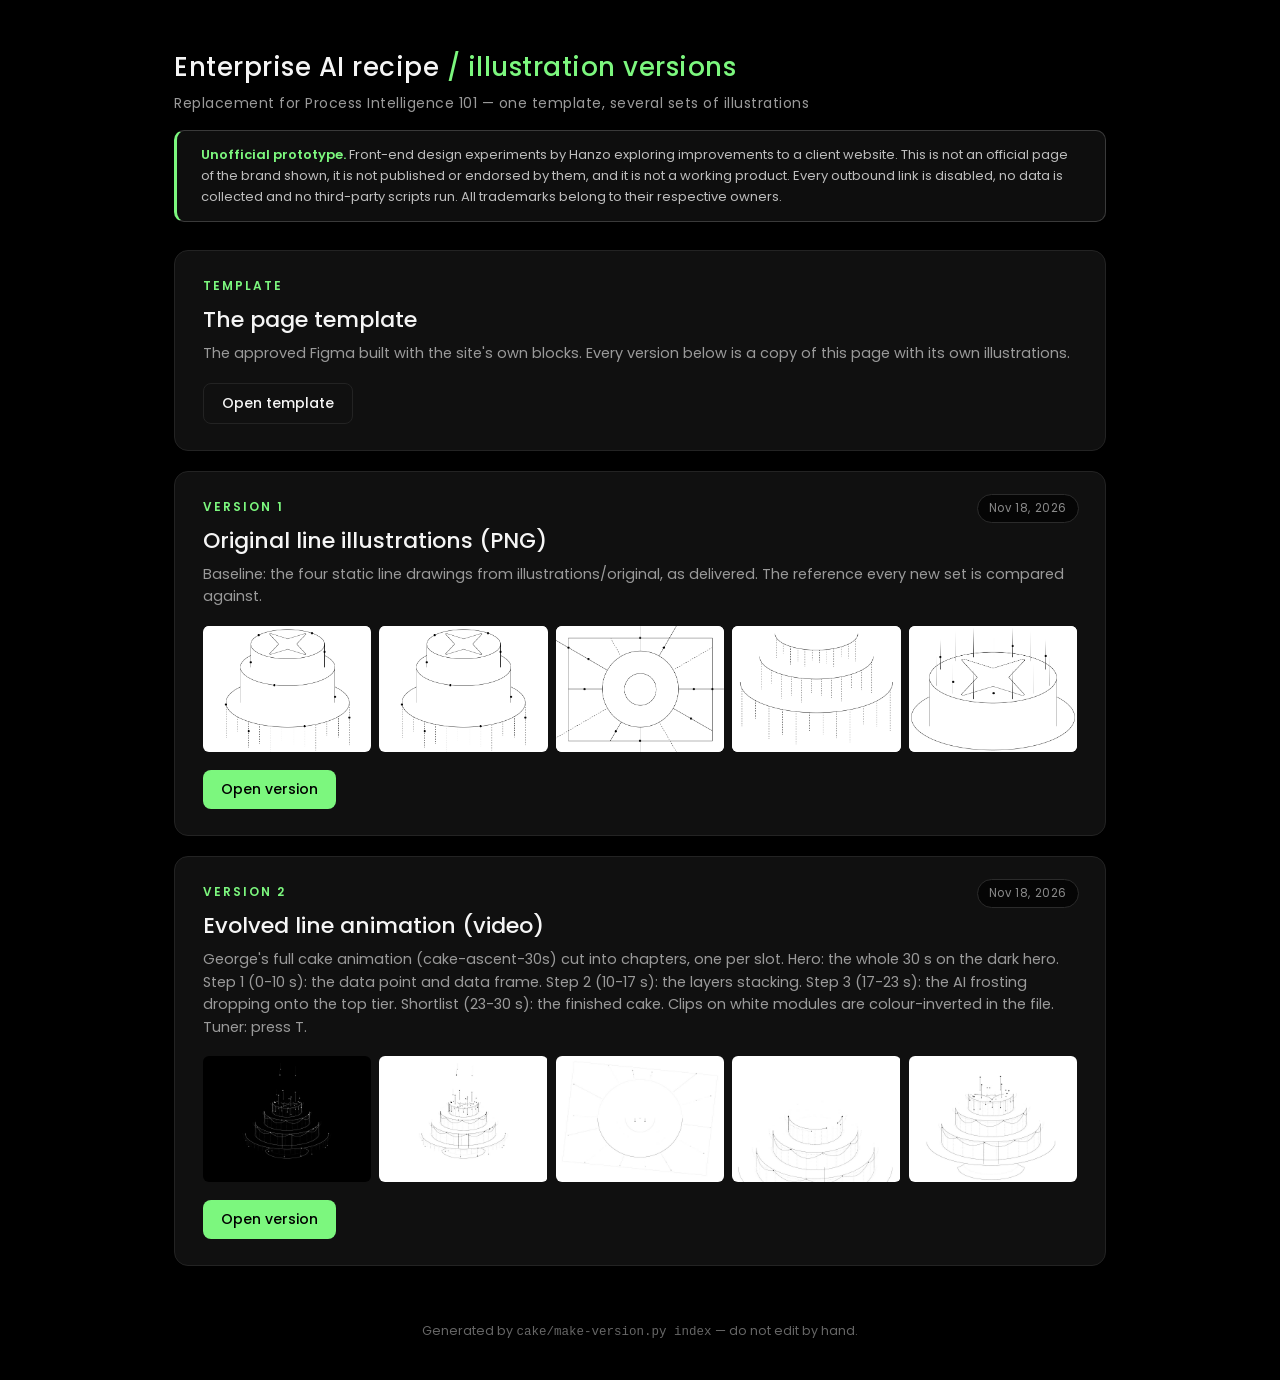
==== index.html @ 5e5b1ef3 "Initial commit: celonis-cake Co-Authored-By: Claude Opus 5.5 <noreply@anthropic.com>" ====
<!DOCTYPE html>
<html lang="en">
<head>
<meta charset="utf-8">
<meta name="viewport" content="width=device-width, initial-scale=1">
<meta name="robots" content="noindex,nofollow">
<title>Vibecoding prototypes — Enterprise AI recipe, illustration versions (unofficial)</title>
<meta name="description" content="Unofficial design prototypes by Hanzo. Not official pages of the brand shown, and not published or endorsed by them.">
<link rel="stylesheet" href="cake/css/poppins.css">
<style>
  :root { --bg:#000; --panel:#101010; --line:#232323; --text:#f5f5f5; --muted:#9a9a9a; --accent:#7CF77E; }
  * { box-sizing: border-box; }
  body { margin:0; background:var(--bg); color:var(--text); font-family:Poppins, ui-sans-serif, system-ui, sans-serif; min-height:100vh; display:flex; flex-direction:column; }
  header, .wrap, main { max-width:980px; margin:0 auto; width:100%; }
  header { padding:48px 24px 8px; }
  .brand { font-size:26px; font-weight:500; letter-spacing:.5px; }
  .brand small { display:block; color:var(--muted); font-size:14px; font-weight:300; margin-top:6px; }
  .wrap { padding:8px 24px 0; }
  .disclaimer { margin:0 0 4px; padding:14px 24px; border:1px solid #3a3a3a; border-left:3px solid var(--accent); border-radius:10px; background:#0e0e0e; color:#bdbdbd; font-size:13px; line-height:1.6; font-weight:300; }
  .disclaimer strong { color:var(--accent); font-weight:600; }
  main { padding:24px; display:grid; gap:20px; }
  .exp { position:relative; border:1px solid var(--line); background:var(--panel); border-radius:14px; padding:26px 28px; transition:border-color .2s ease, transform .2s ease; }
  .exp:hover { border-color:#3a3a3a; transform:translateY(-2px); }
  .exp .date { position:absolute; top:22px; right:26px; padding:5px 11px; border:1px solid #2b2b2b; border-radius:999px; background:#050505; color:#8a8a8a; font-size:11.5px; letter-spacing:.6px; white-space:nowrap; }
  @media (max-width:560px) { .exp .date { position:static; display:inline-block; margin-bottom:10px; } }
  .exp .num { color:var(--accent); font-size:12px; font-weight:600; letter-spacing:2px; text-transform:uppercase; }
  .exp h2 { margin:8px 0 6px; font-size:22px; font-weight:500; }
  .exp p { margin:0 0 18px; color:var(--muted); font-size:14.5px; line-height:1.55; font-weight:300; }
  .thumbs { display:grid; grid-template-columns:repeat(5, minmax(0,1fr)); gap:8px; margin:0 0 18px; }
  .thumbs figure { margin:0; background:#fff; border-radius:6px; aspect-ratio:4/3; overflow:hidden; }
  .thumbs img, .thumbs video { width:100%; height:100%; object-fit:contain; display:block; }
  .thumbs video { object-fit:cover; }
  .thumbs figcaption { display:none; }
  .links { display:flex; flex-wrap:wrap; gap:10px; }
  .links a { display:inline-block; padding:9px 18px; border-radius:8px; background:var(--accent); color:#000; text-decoration:none; font-size:14px; font-weight:500; }
  .links a:hover { filter:brightness(1.12); }
  .links a.alt { background:transparent; color:var(--text); border:1px solid var(--line); }
  .links a.alt:hover { border-color:var(--accent); color:var(--accent); }
  footer { margin-top:auto; padding:32px 24px 40px; text-align:center; color:#666; font-size:12.5px; font-weight:300; }
</style>
</head>
<body>
<header>
  <div class="brand">Enterprise AI recipe <span style="color:var(--accent)">/ illustration versions</span>
    <small>Replacement for Process Intelligence 101 — one template, several sets of illustrations</small>
  </div>
</header>
<div class="wrap">
  <p class="disclaimer"><strong>Unofficial prototype.</strong> Front-end design experiments by Hanzo exploring
  improvements to a client website. This is not an official page of the brand shown, it is not published or
  endorsed by them, and it is not a working product. Every outbound link is disabled, no data is collected and
  no third-party scripts run. All trademarks belong to their respective owners.</p>
</div>
<main>
  <article class="exp">
    <div class="num">Template</div>
    <h2>The page template</h2>
    <p>The approved Figma built with the site's own blocks. Every version below is a copy of this page with its own illustrations.</p>
    <div class="links"><a class="alt" href="cake/index.html" target="_blank" rel="noopener">Open template</a></div>
  </article>
  <article class="exp">
    <span class="date">Nov 18, 2026</span>
    <div class="num">Version 1</div>
    <h2>Original line illustrations (PNG)</h2>
    <p>Baseline: the four static line drawings from illustrations/original, as delivered. The reference every new set is compared against.</p>
    <div class="thumbs"><figure><img src="cake/versions/original-png/img/hero.png" alt="" loading="lazy"><figcaption>hero</figcaption></figure><figure><img src="cake/versions/original-png/img/shortlist.png" alt="" loading="lazy"><figcaption>shortlist</figcaption></figure><figure><img src="cake/versions/original-png/img/step-1.png" alt="" loading="lazy"><figcaption>step-1</figcaption></figure><figure><img src="cake/versions/original-png/img/step-2.png" alt="" loading="lazy"><figcaption>step-2</figcaption></figure><figure><img src="cake/versions/original-png/img/step-3.png" alt="" loading="lazy"><figcaption>step-3</figcaption></figure></div>
    <div class="links"><a href="cake/versions/original-png/index.html" target="_blank" rel="noopener">Open version</a></div>
  </article>
  <article class="exp">
    <span class="date">Nov 18, 2026</span>
    <div class="num">Version 2</div>
    <h2>Evolved line animation (video)</h2>
    <p>George&#x27;s full cake animation (cake-ascent-30s) cut into chapters, one per slot. Hero: the whole 30 s on the dark hero. Step 1 (0-10 s): the data point and data frame. Step 2 (10-17 s): the layers stacking. Step 3 (17-23 s): the AI frosting dropping onto the top tier. Shortlist (23-30 s): the finished cake. Clips on white modules are colour-inverted in the file. Tuner: press T.</p>
    <div class="thumbs"><figure><video src="cake/versions/evolved-video/img/hero.mp4" poster="cake/versions/evolved-video/img/hero.jpg" muted loop playsinline preload="none"></video><figcaption>hero</figcaption></figure><figure><video src="cake/versions/evolved-video/img/shortlist.mp4" poster="cake/versions/evolved-video/img/shortlist.jpg" muted loop playsinline preload="none"></video><figcaption>shortlist</figcaption></figure><figure><video src="cake/versions/evolved-video/img/step-1.mp4" poster="cake/versions/evolved-video/img/step-1.jpg" muted loop playsinline preload="none"></video><figcaption>step-1</figcaption></figure><figure><video src="cake/versions/evolved-video/img/step-2.mp4" poster="cake/versions/evolved-video/img/step-2.jpg" muted loop playsinline preload="none"></video><figcaption>step-2</figcaption></figure><figure><video src="cake/versions/evolved-video/img/step-3.mp4" poster="cake/versions/evolved-video/img/step-3.jpg" muted loop playsinline preload="none"></video><figcaption>step-3</figcaption></figure></div>
    <div class="links"><a href="cake/versions/evolved-video/index.html" target="_blank" rel="noopener">Open version</a></div>
  </article>
</main>
<script>
  // video thumbs play on hover only
  document.querySelectorAll('.thumbs video').forEach(function (v) {
    var f = v.parentNode;
    f.addEventListener('mouseenter', function () { var p = v.play(); if (p && p.catch) p.catch(function () {}); });
    f.addEventListener('mouseleave', function () { v.pause(); });
  });
</script>
<footer>Generated by <code>cake/make-version.py index</code> — do not edit by hand.</footer>
</body>
</html>
---- cake/css/poppins.css ----
/* Poppins (OFL) for the saved pages — the site's fonts.css points at
   /src/assets/fonts/*.woff2, which is never saved offline, so the copies fell
   back to the system font. Latin subset, from @fontsource/poppins 5.x.
   Shared by every experiment: load it as ../lib/poppins.css AFTER the page's
   own fonts.css so this @font-face wins. */
@font-face{font-family:Poppins;font-style:normal;font-weight:400;font-display:swap;src:url(../fonts/poppins-latin-400-normal.woff2) format("woff2")}
@font-face{font-family:Poppins;font-style:normal;font-weight:500;font-display:swap;src:url(../fonts/poppins-latin-500-normal.woff2) format("woff2")}
@font-face{font-family:Poppins;font-style:normal;font-weight:600;font-display:swap;src:url(../fonts/poppins-latin-600-normal.woff2) format("woff2")}
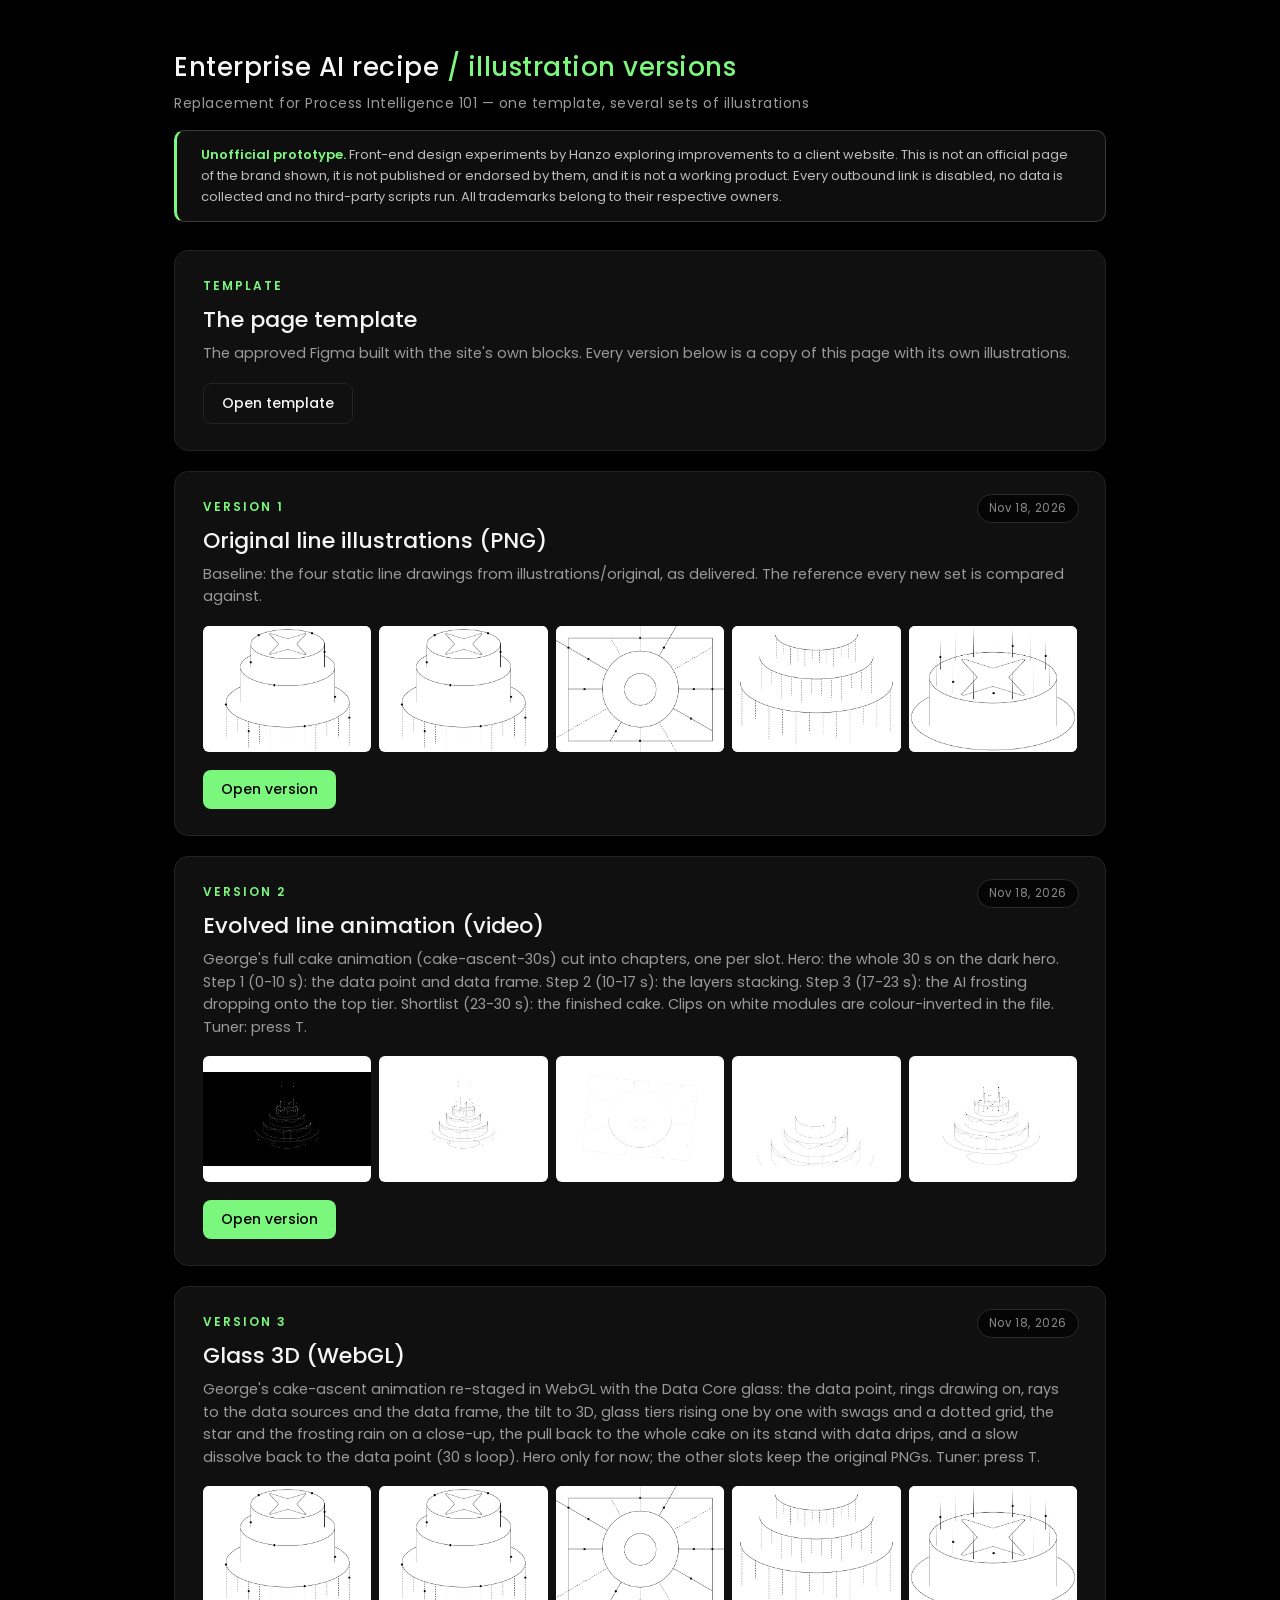
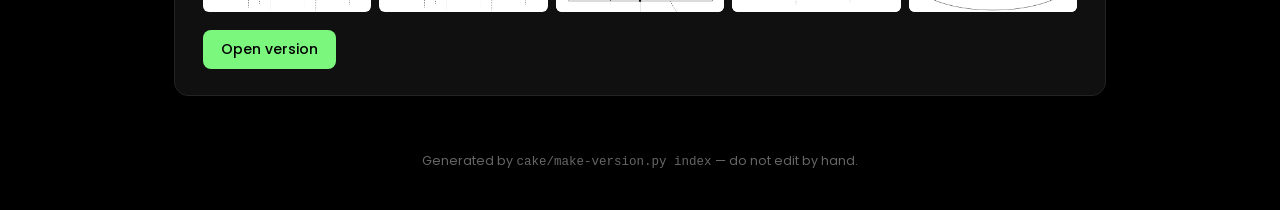
==== commit 7184d456: "Add glass-3d version with 3D cake, tilt parallax and tuner Co-Authored-By: Claude Opus 5.5 <noreply@" ====
--- a/index.html
+++ b/index.html
@@ -71,8 +71,16 @@
     <div class="num">Version 2</div>
     <h2>Evolved line animation (video)</h2>
     <p>George&#x27;s full cake animation (cake-ascent-30s) cut into chapters, one per slot. Hero: the whole 30 s on the dark hero. Step 1 (0-10 s): the data point and data frame. Step 2 (10-17 s): the layers stacking. Step 3 (17-23 s): the AI frosting dropping onto the top tier. Shortlist (23-30 s): the finished cake. Clips on white modules are colour-inverted in the file. Tuner: press T.</p>
-    <div class="thumbs"><figure><video src="cake/versions/evolved-video/img/hero.mp4" poster="cake/versions/evolved-video/img/hero.jpg" muted loop playsinline preload="none"></video><figcaption>hero</figcaption></figure><figure><video src="cake/versions/evolved-video/img/shortlist.mp4" poster="cake/versions/evolved-video/img/shortlist.jpg" muted loop playsinline preload="none"></video><figcaption>shortlist</figcaption></figure><figure><video src="cake/versions/evolved-video/img/step-1.mp4" poster="cake/versions/evolved-video/img/step-1.jpg" muted loop playsinline preload="none"></video><figcaption>step-1</figcaption></figure><figure><video src="cake/versions/evolved-video/img/step-2.mp4" poster="cake/versions/evolved-video/img/step-2.jpg" muted loop playsinline preload="none"></video><figcaption>step-2</figcaption></figure><figure><video src="cake/versions/evolved-video/img/step-3.mp4" poster="cake/versions/evolved-video/img/step-3.jpg" muted loop playsinline preload="none"></video><figcaption>step-3</figcaption></figure></div>
+    <div class="thumbs"><figure><img src="cake/versions/evolved-video/img/hero.jpg" alt="" loading="lazy"><figcaption>hero</figcaption></figure><figure><img src="cake/versions/evolved-video/img/shortlist.jpg" alt="" loading="lazy"><figcaption>shortlist</figcaption></figure><figure><img src="cake/versions/evolved-video/img/step-1.jpg" alt="" loading="lazy"><figcaption>step-1</figcaption></figure><figure><img src="cake/versions/evolved-video/img/step-2.jpg" alt="" loading="lazy"><figcaption>step-2</figcaption></figure><figure><img src="cake/versions/evolved-video/img/step-3.jpg" alt="" loading="lazy"><figcaption>step-3</figcaption></figure></div>
     <div class="links"><a href="cake/versions/evolved-video/index.html" target="_blank" rel="noopener">Open version</a></div>
+  </article>
+  <article class="exp">
+    <span class="date">Nov 18, 2026</span>
+    <div class="num">Version 3</div>
+    <h2>Glass 3D (WebGL)</h2>
+    <p>George&#x27;s cake-ascent animation re-staged in WebGL with the Data Core glass: the data point, rings drawing on, rays to the data sources and the data frame, the tilt to 3D, glass tiers rising one by one with swags and a dotted grid, the star and the frosting rain on a close-up, the pull back to the whole cake on its stand with data drips, and a slow dissolve back to the data point (30 s loop). Hero only for now; the other slots keep the original PNGs. Tuner: press T.</p>
+    <div class="thumbs"><figure><img src="cake/versions/glass-3d/img/hero.png" alt="" loading="lazy"><figcaption>hero</figcaption></figure><figure><img src="cake/versions/glass-3d/img/shortlist.png" alt="" loading="lazy"><figcaption>shortlist</figcaption></figure><figure><img src="cake/versions/glass-3d/img/step-1.png" alt="" loading="lazy"><figcaption>step-1</figcaption></figure><figure><img src="cake/versions/glass-3d/img/step-2.png" alt="" loading="lazy"><figcaption>step-2</figcaption></figure><figure><img src="cake/versions/glass-3d/img/step-3.png" alt="" loading="lazy"><figcaption>step-3</figcaption></figure></div>
+    <div class="links"><a href="cake/versions/glass-3d/index.html" target="_blank" rel="noopener">Open version</a></div>
   </article>
 </main>
 <script>
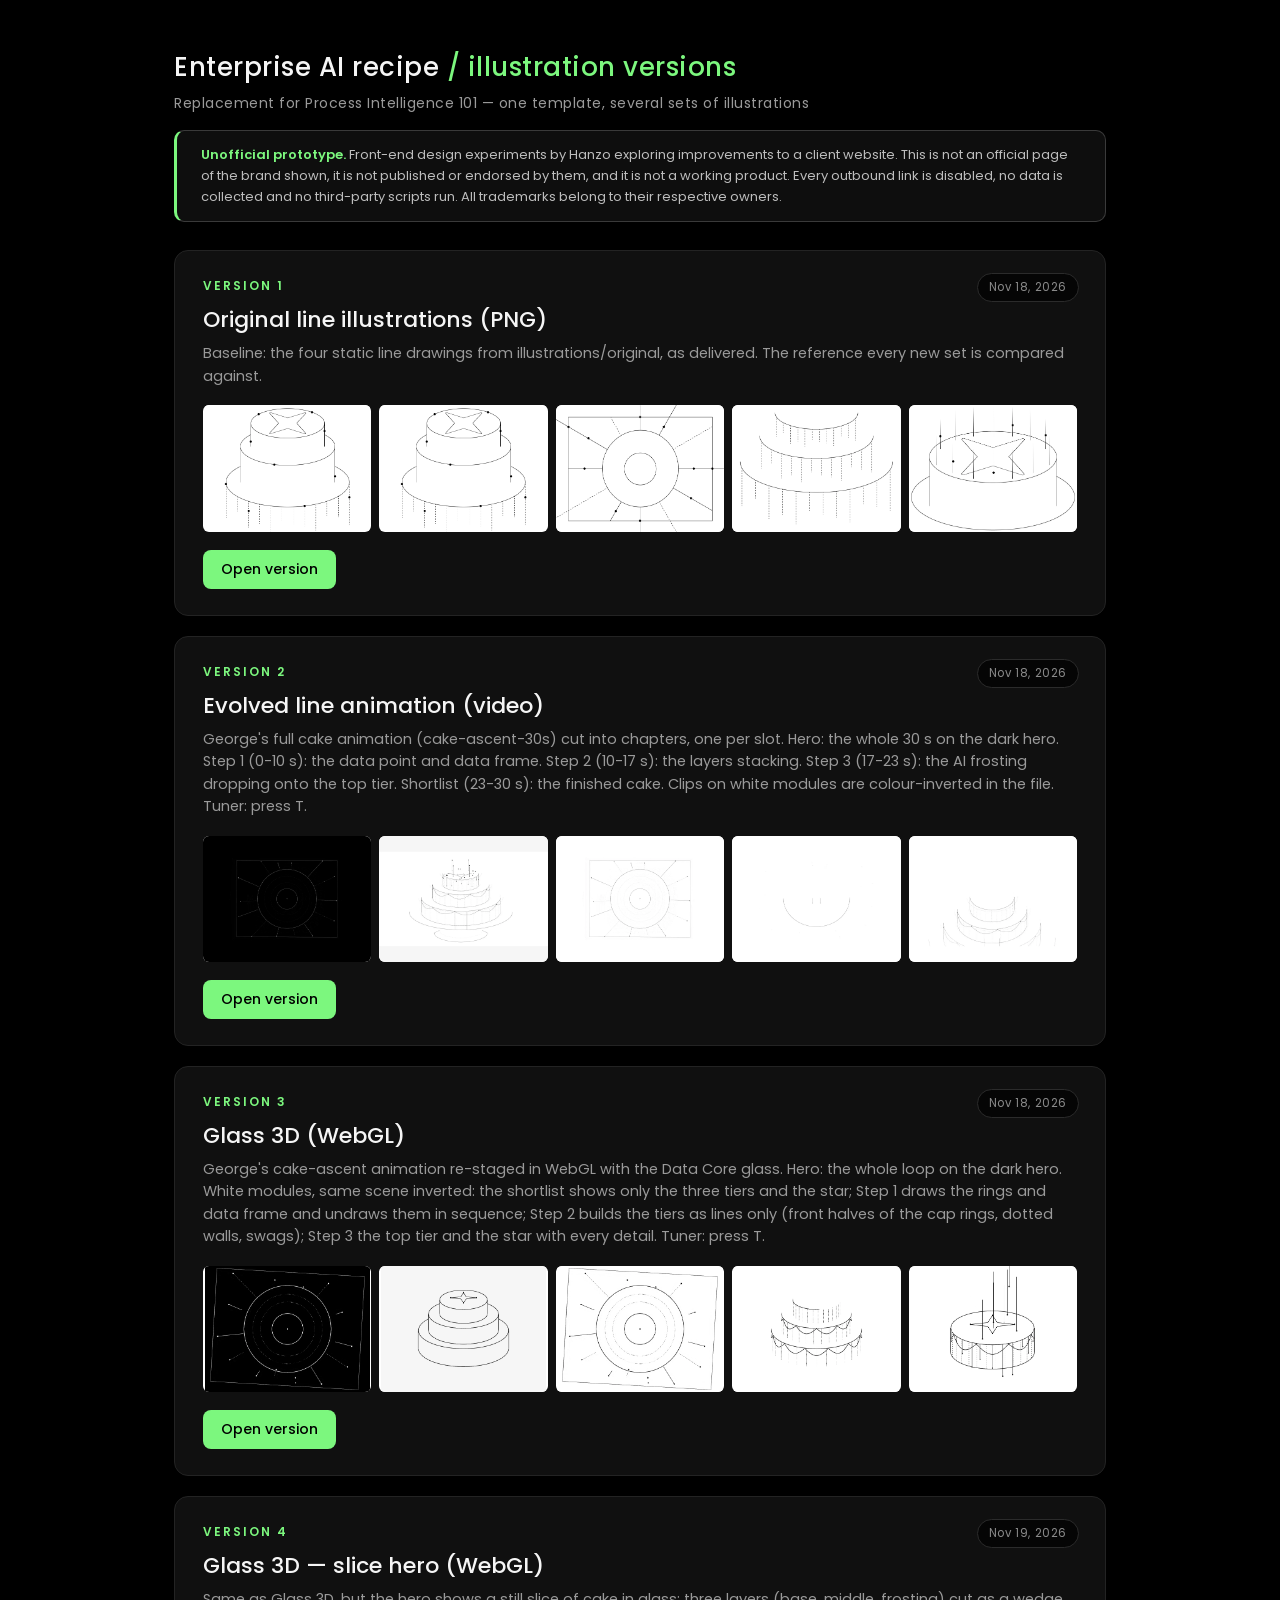
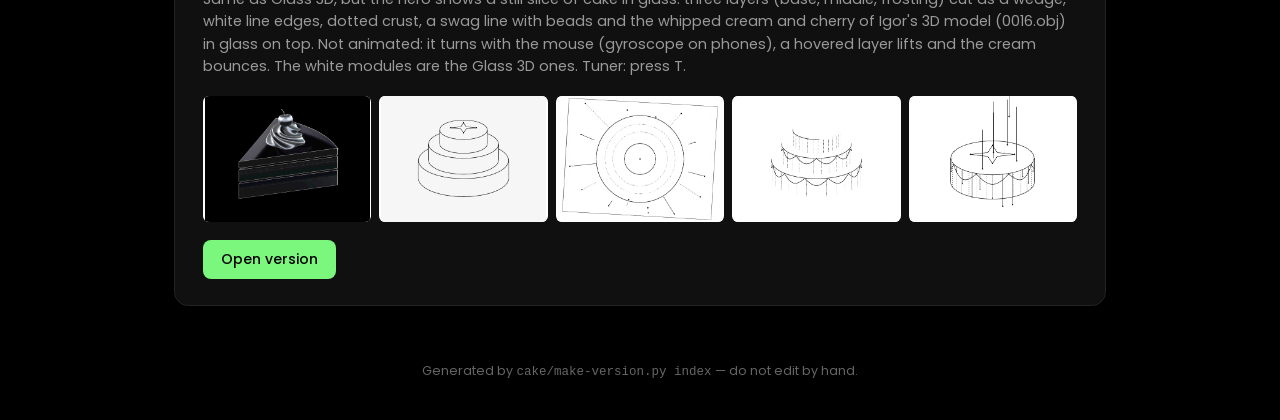
==== commit 810a17c3: "Add glass-3d-slice version, WebP exports and export tools Co-Authored-By: Claude Opus 5.5 <noreply@a" ====
--- a/index.html
+++ b/index.html
@@ -53,17 +53,11 @@
 </div>
 <main>
   <article class="exp">
-    <div class="num">Template</div>
-    <h2>The page template</h2>
-    <p>The approved Figma built with the site's own blocks. Every version below is a copy of this page with its own illustrations.</p>
-    <div class="links"><a class="alt" href="cake/index.html" target="_blank" rel="noopener">Open template</a></div>
-  </article>
-  <article class="exp">
     <span class="date">Nov 18, 2026</span>
     <div class="num">Version 1</div>
     <h2>Original line illustrations (PNG)</h2>
     <p>Baseline: the four static line drawings from illustrations/original, as delivered. The reference every new set is compared against.</p>
-    <div class="thumbs"><figure><img src="cake/versions/original-png/img/hero.png" alt="" loading="lazy"><figcaption>hero</figcaption></figure><figure><img src="cake/versions/original-png/img/shortlist.png" alt="" loading="lazy"><figcaption>shortlist</figcaption></figure><figure><img src="cake/versions/original-png/img/step-1.png" alt="" loading="lazy"><figcaption>step-1</figcaption></figure><figure><img src="cake/versions/original-png/img/step-2.png" alt="" loading="lazy"><figcaption>step-2</figcaption></figure><figure><img src="cake/versions/original-png/img/step-3.png" alt="" loading="lazy"><figcaption>step-3</figcaption></figure></div>
+    <div class="thumbs"><figure><img src="cake/versions/original-png/webp/hero.webp" alt="" loading="lazy"><figcaption>hero</figcaption></figure><figure><img src="cake/versions/original-png/webp/shortlist.webp" alt="" loading="lazy"><figcaption>shortlist</figcaption></figure><figure><img src="cake/versions/original-png/webp/step-1.webp" alt="" loading="lazy"><figcaption>step-1</figcaption></figure><figure><img src="cake/versions/original-png/webp/step-2.webp" alt="" loading="lazy"><figcaption>step-2</figcaption></figure><figure><img src="cake/versions/original-png/webp/step-3.webp" alt="" loading="lazy"><figcaption>step-3</figcaption></figure></div>
     <div class="links"><a href="cake/versions/original-png/index.html" target="_blank" rel="noopener">Open version</a></div>
   </article>
   <article class="exp">
@@ -71,26 +65,26 @@
     <div class="num">Version 2</div>
     <h2>Evolved line animation (video)</h2>
     <p>George&#x27;s full cake animation (cake-ascent-30s) cut into chapters, one per slot. Hero: the whole 30 s on the dark hero. Step 1 (0-10 s): the data point and data frame. Step 2 (10-17 s): the layers stacking. Step 3 (17-23 s): the AI frosting dropping onto the top tier. Shortlist (23-30 s): the finished cake. Clips on white modules are colour-inverted in the file. Tuner: press T.</p>
-    <div class="thumbs"><figure><img src="cake/versions/evolved-video/img/hero.jpg" alt="" loading="lazy"><figcaption>hero</figcaption></figure><figure><img src="cake/versions/evolved-video/img/shortlist.jpg" alt="" loading="lazy"><figcaption>shortlist</figcaption></figure><figure><img src="cake/versions/evolved-video/img/step-1.jpg" alt="" loading="lazy"><figcaption>step-1</figcaption></figure><figure><img src="cake/versions/evolved-video/img/step-2.jpg" alt="" loading="lazy"><figcaption>step-2</figcaption></figure><figure><img src="cake/versions/evolved-video/img/step-3.jpg" alt="" loading="lazy"><figcaption>step-3</figcaption></figure></div>
+    <div class="thumbs"><figure><img src="cake/versions/evolved-video/webp/hero.webp" alt="" loading="lazy"><figcaption>hero</figcaption></figure><figure><img src="cake/versions/evolved-video/webp/shortlist.webp" alt="" loading="lazy"><figcaption>shortlist</figcaption></figure><figure><img src="cake/versions/evolved-video/webp/step-1.webp" alt="" loading="lazy"><figcaption>step-1</figcaption></figure><figure><img src="cake/versions/evolved-video/webp/step-2.webp" alt="" loading="lazy"><figcaption>step-2</figcaption></figure><figure><img src="cake/versions/evolved-video/webp/step-3.webp" alt="" loading="lazy"><figcaption>step-3</figcaption></figure></div>
     <div class="links"><a href="cake/versions/evolved-video/index.html" target="_blank" rel="noopener">Open version</a></div>
   </article>
   <article class="exp">
     <span class="date">Nov 18, 2026</span>
     <div class="num">Version 3</div>
     <h2>Glass 3D (WebGL)</h2>
-    <p>George&#x27;s cake-ascent animation re-staged in WebGL with the Data Core glass: the data point, rings drawing on, rays to the data sources and the data frame, the tilt to 3D, glass tiers rising one by one with swags and a dotted grid, the star and the frosting rain on a close-up, the pull back to the whole cake on its stand with data drips, and a slow dissolve back to the data point (30 s loop). Hero only for now; the other slots keep the original PNGs. Tuner: press T.</p>
-    <div class="thumbs"><figure><img src="cake/versions/glass-3d/img/hero.png" alt="" loading="lazy"><figcaption>hero</figcaption></figure><figure><img src="cake/versions/glass-3d/img/shortlist.png" alt="" loading="lazy"><figcaption>shortlist</figcaption></figure><figure><img src="cake/versions/glass-3d/img/step-1.png" alt="" loading="lazy"><figcaption>step-1</figcaption></figure><figure><img src="cake/versions/glass-3d/img/step-2.png" alt="" loading="lazy"><figcaption>step-2</figcaption></figure><figure><img src="cake/versions/glass-3d/img/step-3.png" alt="" loading="lazy"><figcaption>step-3</figcaption></figure></div>
+    <p>George&#x27;s cake-ascent animation re-staged in WebGL with the Data Core glass. Hero: the whole loop on the dark hero. White modules, same scene inverted: the shortlist shows only the three tiers and the star; Step 1 draws the rings and data frame and undraws them in sequence; Step 2 builds the tiers as lines only (front halves of the cap rings, dotted walls, swags); Step 3 the top tier and the star with every detail. Tuner: press T.</p>
+    <div class="thumbs"><figure><img src="cake/versions/glass-3d/webp/hero.webp" alt="" loading="lazy"><figcaption>hero</figcaption></figure><figure><img src="cake/versions/glass-3d/webp/shortlist.webp" alt="" loading="lazy"><figcaption>shortlist</figcaption></figure><figure><img src="cake/versions/glass-3d/webp/step-1.webp" alt="" loading="lazy"><figcaption>step-1</figcaption></figure><figure><img src="cake/versions/glass-3d/webp/step-2.webp" alt="" loading="lazy"><figcaption>step-2</figcaption></figure><figure><img src="cake/versions/glass-3d/webp/step-3.webp" alt="" loading="lazy"><figcaption>step-3</figcaption></figure></div>
     <div class="links"><a href="cake/versions/glass-3d/index.html" target="_blank" rel="noopener">Open version</a></div>
   </article>
+  <article class="exp">
+    <span class="date">Nov 19, 2026</span>
+    <div class="num">Version 4</div>
+    <h2>Glass 3D — slice hero (WebGL)</h2>
+    <p>Same as Glass 3D, but the hero shows a still slice of cake in glass: three layers (base, middle, frosting) cut as a wedge, white line edges, dotted crust, a swag line with beads and the whipped cream and cherry of Igor&#x27;s 3D model (0016.obj) in glass on top. Not animated: it turns with the mouse (gyroscope on phones), a hovered layer lifts and the cream bounces. The white modules are the Glass 3D ones. Tuner: press T.</p>
+    <div class="thumbs"><figure><img src="cake/versions/glass-3d-slice/webp/hero.webp" alt="" loading="lazy"><figcaption>hero</figcaption></figure><figure><img src="cake/versions/glass-3d-slice/webp/shortlist.webp" alt="" loading="lazy"><figcaption>shortlist</figcaption></figure><figure><img src="cake/versions/glass-3d-slice/webp/step-1.webp" alt="" loading="lazy"><figcaption>step-1</figcaption></figure><figure><img src="cake/versions/glass-3d-slice/webp/step-2.webp" alt="" loading="lazy"><figcaption>step-2</figcaption></figure><figure><img src="cake/versions/glass-3d-slice/webp/step-3.webp" alt="" loading="lazy"><figcaption>step-3</figcaption></figure></div>
+    <div class="links"><a href="cake/versions/glass-3d-slice/index.html" target="_blank" rel="noopener">Open version</a></div>
+  </article>
 </main>
-<script>
-  // video thumbs play on hover only
-  document.querySelectorAll('.thumbs video').forEach(function (v) {
-    var f = v.parentNode;
-    f.addEventListener('mouseenter', function () { var p = v.play(); if (p && p.catch) p.catch(function () {}); });
-    f.addEventListener('mouseleave', function () { v.pause(); });
-  });
-</script>
 <footer>Generated by <code>cake/make-version.py index</code> — do not edit by hand.</footer>
 </body>
 </html>
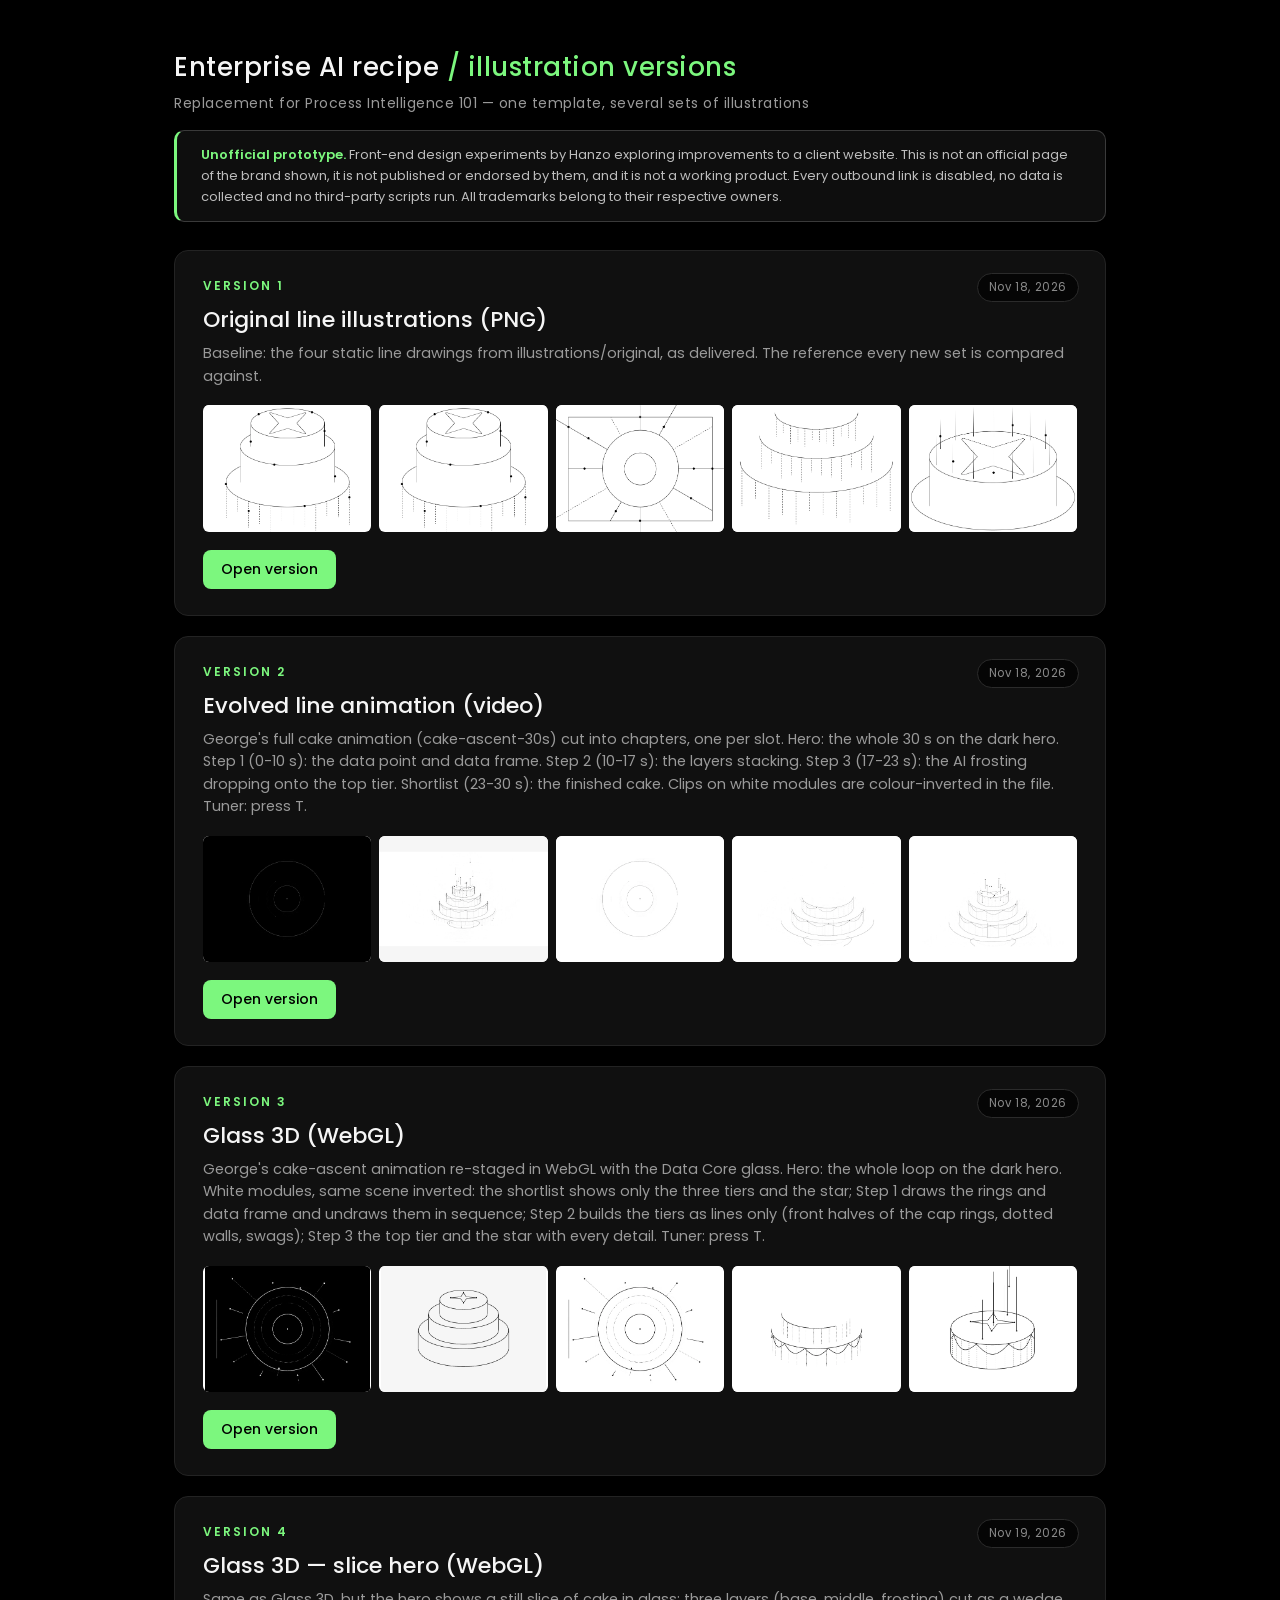
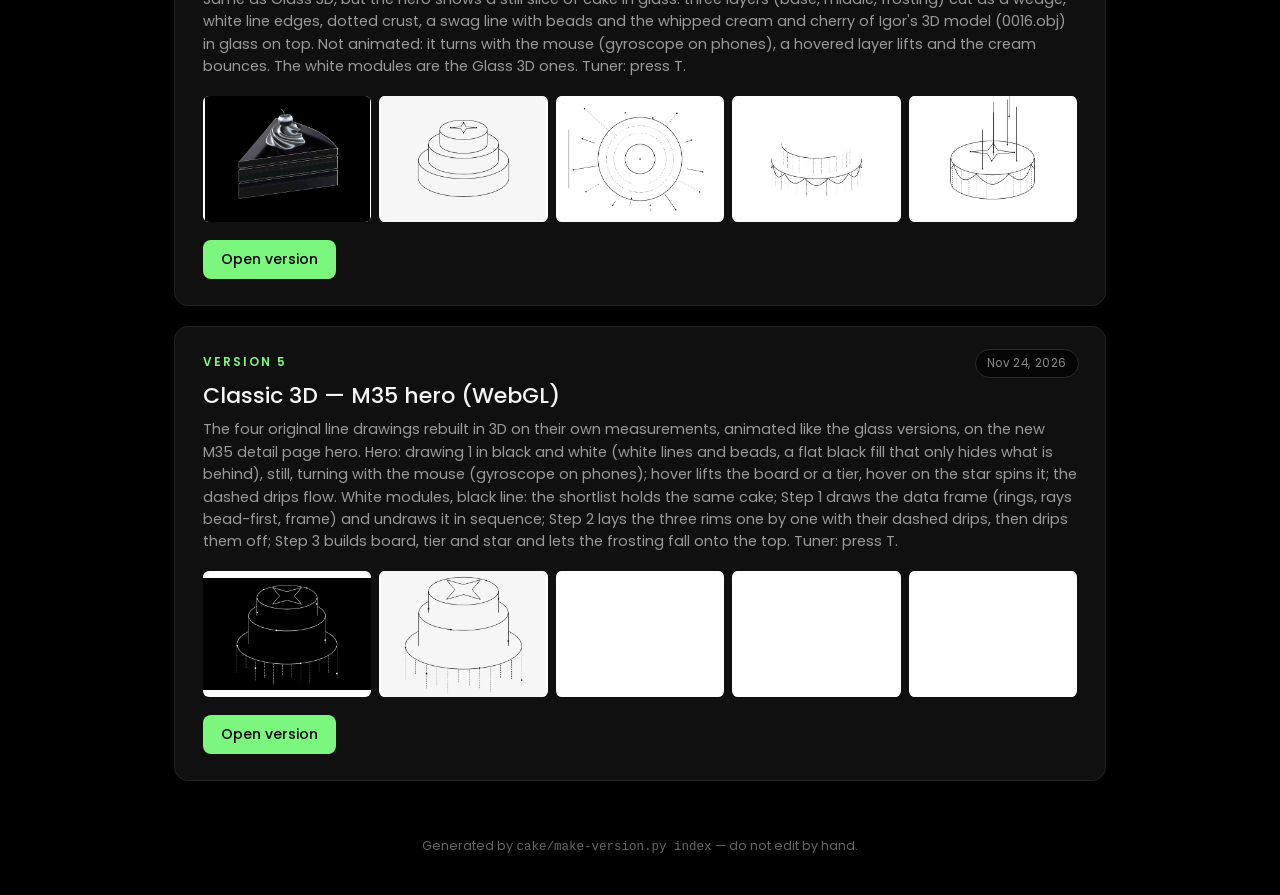
==== commit 704753ac: "Add classic-3d version and M35 cake styles Co-Authored-By: Claude Opus 5.5 <noreply@anthropic.com>" ====
--- a/index.html
+++ b/index.html
@@ -84,6 +84,14 @@
     <div class="thumbs"><figure><img src="cake/versions/glass-3d-slice/webp/hero.webp" alt="" loading="lazy"><figcaption>hero</figcaption></figure><figure><img src="cake/versions/glass-3d-slice/webp/shortlist.webp" alt="" loading="lazy"><figcaption>shortlist</figcaption></figure><figure><img src="cake/versions/glass-3d-slice/webp/step-1.webp" alt="" loading="lazy"><figcaption>step-1</figcaption></figure><figure><img src="cake/versions/glass-3d-slice/webp/step-2.webp" alt="" loading="lazy"><figcaption>step-2</figcaption></figure><figure><img src="cake/versions/glass-3d-slice/webp/step-3.webp" alt="" loading="lazy"><figcaption>step-3</figcaption></figure></div>
     <div class="links"><a href="cake/versions/glass-3d-slice/index.html" target="_blank" rel="noopener">Open version</a></div>
   </article>
+  <article class="exp">
+    <span class="date">Nov 24, 2026</span>
+    <div class="num">Version 5</div>
+    <h2>Classic 3D — M35 hero (WebGL)</h2>
+    <p>The four original line drawings rebuilt in 3D on their own measurements, animated like the glass versions, on the new M35 detail page hero. Hero: drawing 1 in black and white (white lines and beads, a flat black fill that only hides what is behind), still, turning with the mouse (gyroscope on phones); hover lifts the board or a tier, hover on the star spins it; the dashed drips flow. White modules, black line: the shortlist holds the same cake; Step 1 draws the data frame (rings, rays bead-first, frame) and undraws it in sequence; Step 2 lays the three rims one by one with their dashed drips, then drips them off; Step 3 builds board, tier and star and lets the frosting fall onto the top. Tuner: press T.</p>
+    <div class="thumbs"><figure><img src="cake/versions/classic-3d/webp/hero.webp" alt="" loading="lazy"><figcaption>hero</figcaption></figure><figure><img src="cake/versions/classic-3d/webp/shortlist.webp" alt="" loading="lazy"><figcaption>shortlist</figcaption></figure><figure><img src="cake/versions/classic-3d/webp/step-1.webp" alt="" loading="lazy"><figcaption>step-1</figcaption></figure><figure><img src="cake/versions/classic-3d/webp/step-2.webp" alt="" loading="lazy"><figcaption>step-2</figcaption></figure><figure><img src="cake/versions/classic-3d/webp/step-3.webp" alt="" loading="lazy"><figcaption>step-3</figcaption></figure></div>
+    <div class="links"><a href="cake/versions/classic-3d/index.html" target="_blank" rel="noopener">Open version</a></div>
+  </article>
 </main>
 <footer>Generated by <code>cake/make-version.py index</code> — do not edit by hand.</footer>
 </body>
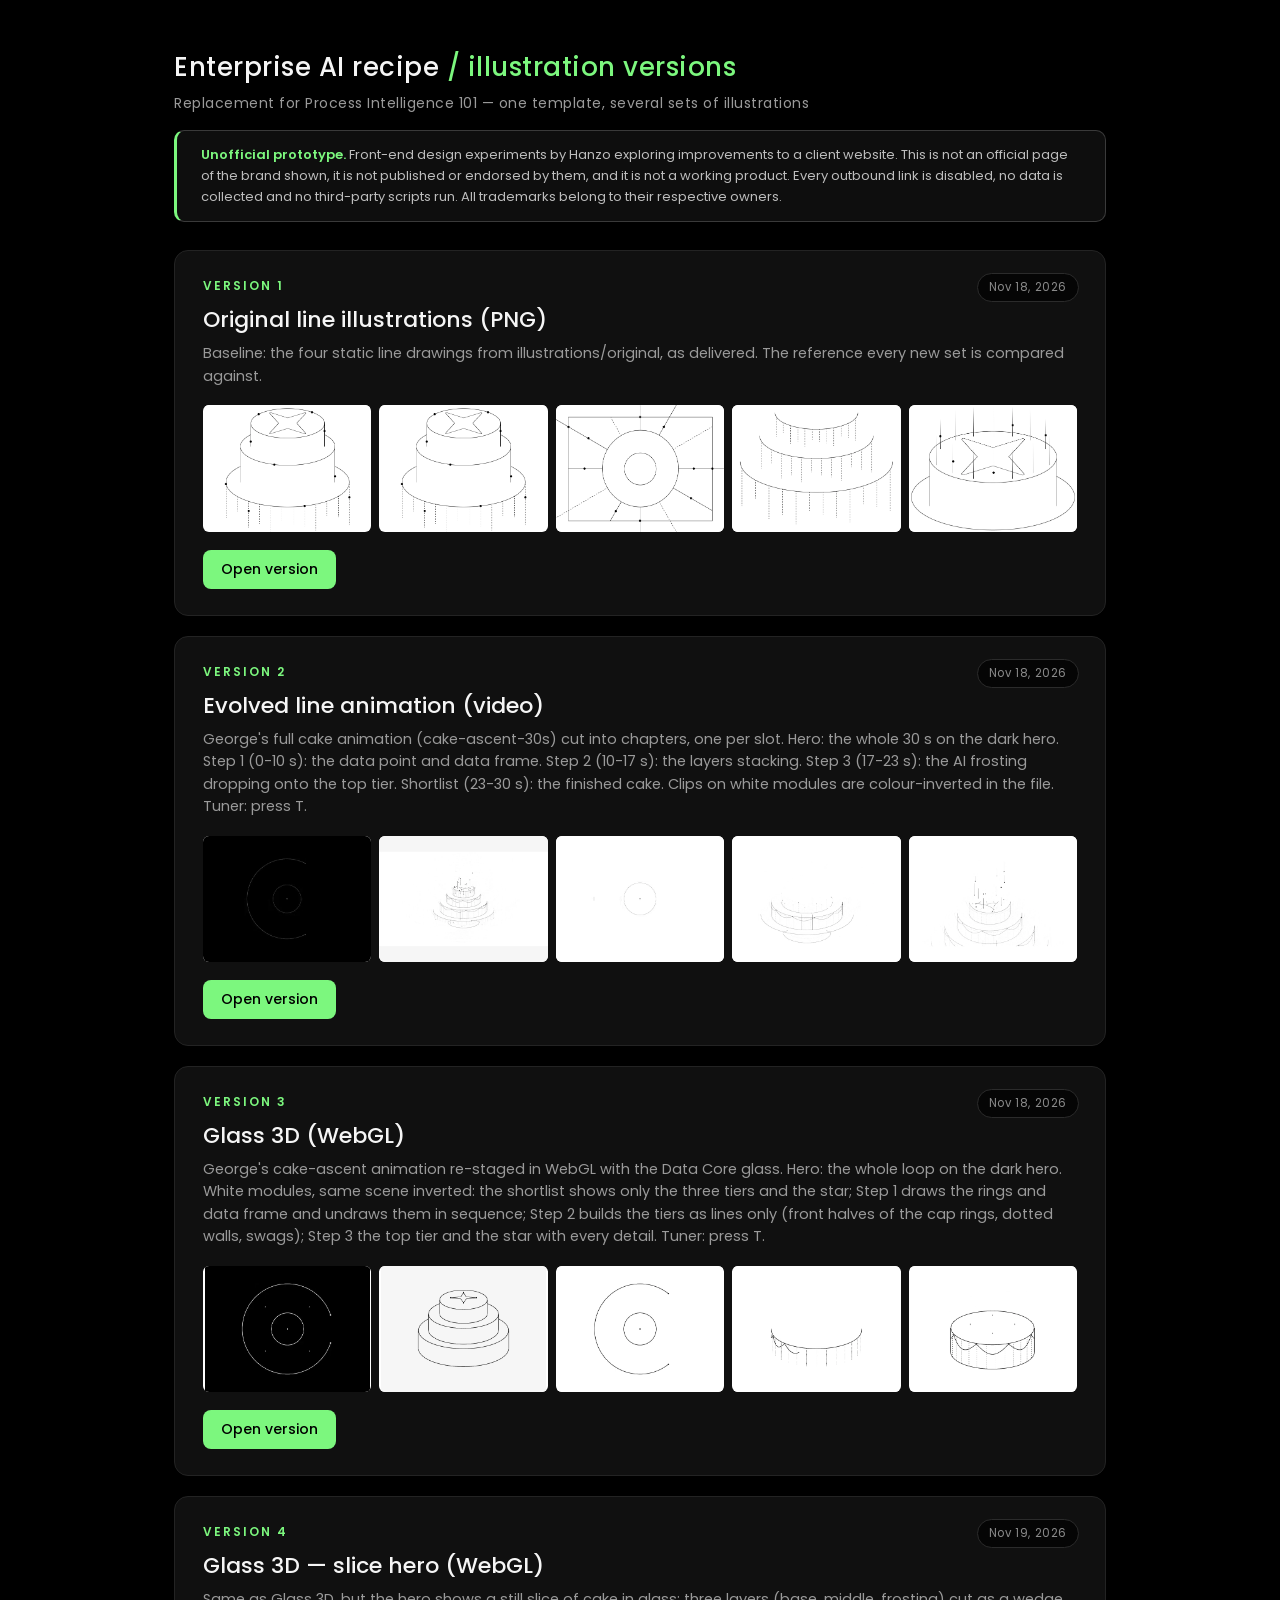
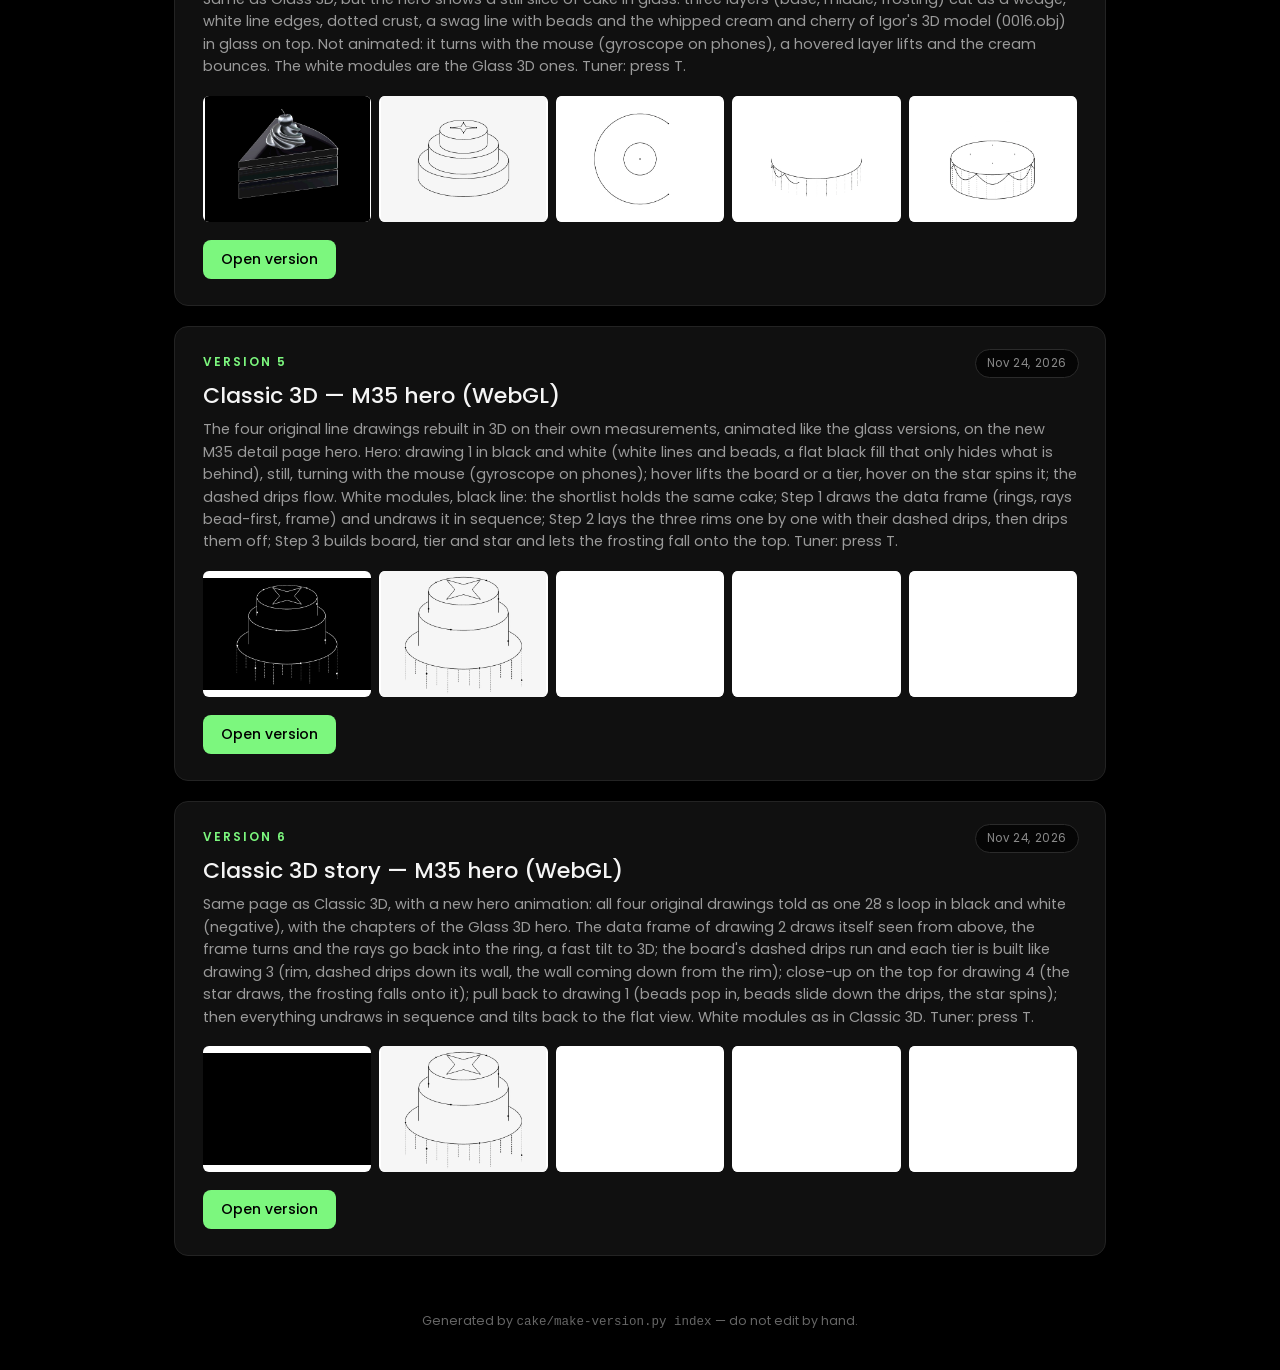
==== commit 13ae1a94: "Add classic-3d-story version Co-Authored-By: Claude Opus 5.5 <noreply@anthropic.com>" ====
--- a/index.html
+++ b/index.html
@@ -92,6 +92,14 @@
     <div class="thumbs"><figure><img src="cake/versions/classic-3d/webp/hero.webp" alt="" loading="lazy"><figcaption>hero</figcaption></figure><figure><img src="cake/versions/classic-3d/webp/shortlist.webp" alt="" loading="lazy"><figcaption>shortlist</figcaption></figure><figure><img src="cake/versions/classic-3d/webp/step-1.webp" alt="" loading="lazy"><figcaption>step-1</figcaption></figure><figure><img src="cake/versions/classic-3d/webp/step-2.webp" alt="" loading="lazy"><figcaption>step-2</figcaption></figure><figure><img src="cake/versions/classic-3d/webp/step-3.webp" alt="" loading="lazy"><figcaption>step-3</figcaption></figure></div>
     <div class="links"><a href="cake/versions/classic-3d/index.html" target="_blank" rel="noopener">Open version</a></div>
   </article>
+  <article class="exp">
+    <span class="date">Nov 24, 2026</span>
+    <div class="num">Version 6</div>
+    <h2>Classic 3D story — M35 hero (WebGL)</h2>
+    <p>Same page as Classic 3D, with a new hero animation: all four original drawings told as one 28 s loop in black and white (negative), with the chapters of the Glass 3D hero. The data frame of drawing 2 draws itself seen from above, the frame turns and the rays go back into the ring, a fast tilt to 3D; the board&#x27;s dashed drips run and each tier is built like drawing 3 (rim, dashed drips down its wall, the wall coming down from the rim); close-up on the top for drawing 4 (the star draws, the frosting falls onto it); pull back to drawing 1 (beads pop in, beads slide down the drips, the star spins); then everything undraws in sequence and tilts back to the flat view. White modules as in Classic 3D. Tuner: press T.</p>
+    <div class="thumbs"><figure><img src="cake/versions/classic-3d-story/webp/hero.webp" alt="" loading="lazy"><figcaption>hero</figcaption></figure><figure><img src="cake/versions/classic-3d-story/webp/shortlist.webp" alt="" loading="lazy"><figcaption>shortlist</figcaption></figure><figure><img src="cake/versions/classic-3d-story/webp/step-1.webp" alt="" loading="lazy"><figcaption>step-1</figcaption></figure><figure><img src="cake/versions/classic-3d-story/webp/step-2.webp" alt="" loading="lazy"><figcaption>step-2</figcaption></figure><figure><img src="cake/versions/classic-3d-story/webp/step-3.webp" alt="" loading="lazy"><figcaption>step-3</figcaption></figure></div>
+    <div class="links"><a href="cake/versions/classic-3d-story/index.html" target="_blank" rel="noopener">Open version</a></div>
+  </article>
 </main>
 <footer>Generated by <code>cake/make-version.py index</code> — do not edit by hand.</footer>
 </body>
